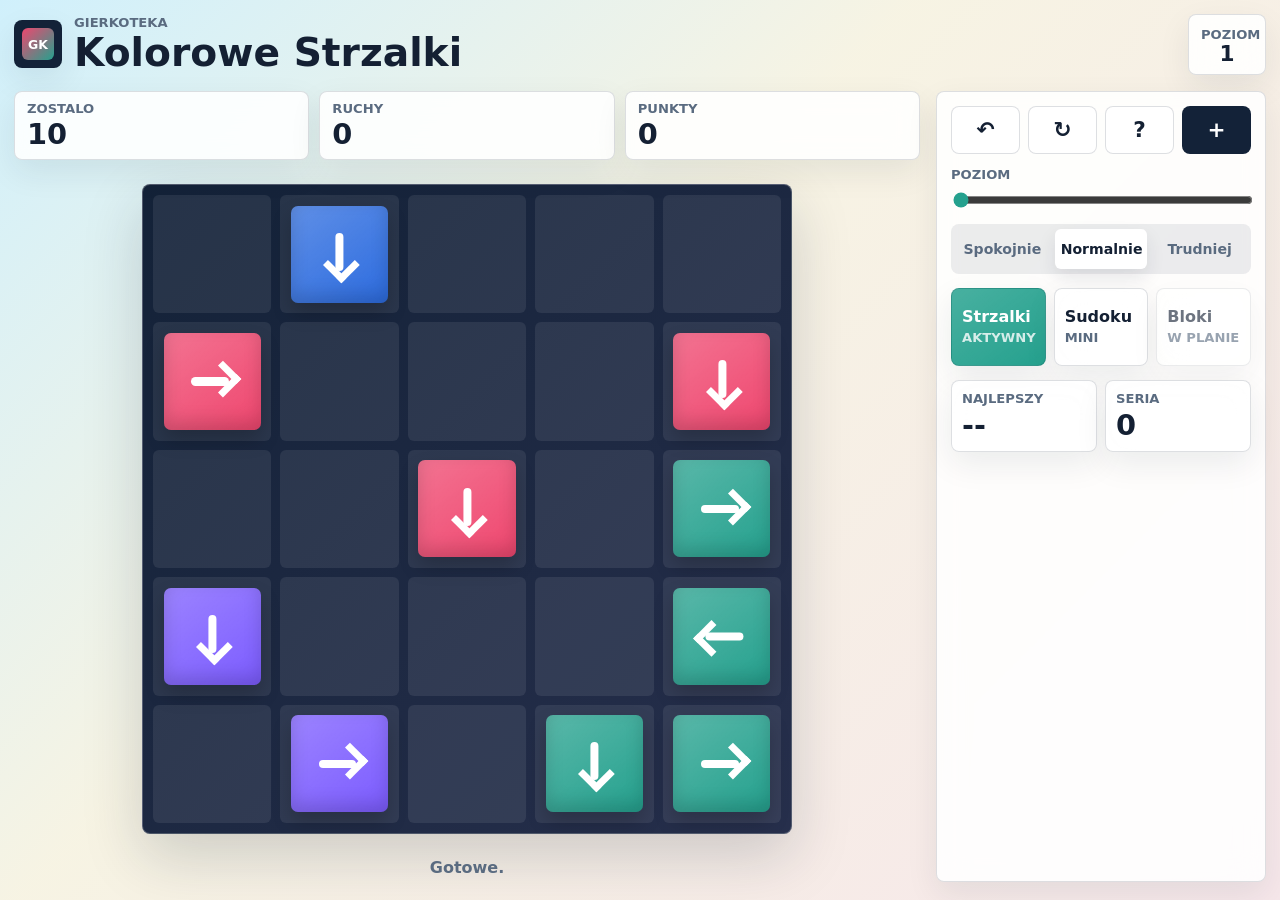
==== gierkoteka/arrows.html @ 7b063a49 "Add Gierkoteka game collection" ====
<!doctype html>
<html lang="pl">
<head>
    <meta charset="utf-8">
    <meta name="viewport" content="width=device-width, initial-scale=1, viewport-fit=cover">
    <title>Gierkoteka - Kolorowe Strzalki</title>
    <meta name="description" content="Mobilna gra logiczna z kolorowymi strzalkami.">
    <meta name="theme-color" content="#132238">
    <link rel="icon" type="image/svg+xml" href="icon.svg">
    <link rel="manifest" href="manifest.json">
    <link rel="stylesheet" href="styles.css">
</head>
<body>
<main class="game-shell" data-app>
    <header class="game-top">
        <a class="home-link" href="./" aria-label="Lista gier">
            <span>GK</span>
        </a>
        <div class="title-group">
            <p>Gierkoteka</p>
            <h1>Kolorowe Strzalki</h1>
        </div>
        <div class="level-badge" aria-live="polite">
            <span>Poziom</span>
            <strong data-level-label>1</strong>
        </div>
    </header>

    <section class="play-layout">
        <section class="board-zone" aria-label="Gra">
            <div class="meter-row" aria-live="polite">
                <article>
                    <span>Zostalo</span>
                    <strong data-left-count>0</strong>
                </article>
                <article>
                    <span>Ruchy</span>
                    <strong data-moves>0</strong>
                </article>
                <article>
                    <span>Punkty</span>
                    <strong data-score>0</strong>
                </article>
            </div>

            <div class="board-wrap">
                <div class="game-board" data-board aria-label="Plansza strzalek"></div>
            </div>

            <p class="status-line" data-status aria-live="polite">Gotowe.</p>
        </section>

        <aside class="control-panel" aria-label="Panel gry">
            <div class="action-row">
                <button class="icon-button" type="button" data-action="undo" title="Cofnij" aria-label="Cofnij">&#8630;</button>
                <button class="icon-button" type="button" data-action="restart" title="Od nowa" aria-label="Od nowa">&#8635;</button>
                <button class="icon-button" type="button" data-action="hint" title="Podpowiedz" aria-label="Podpowiedz">?</button>
                <button class="icon-button accent" type="button" data-action="next" title="Nastepny poziom" aria-label="Nastepny poziom">+</button>
            </div>

            <label class="level-control">
                <span>Poziom</span>
                <input data-level-input type="range" min="1" max="30" value="1">
            </label>

            <div class="segmented" role="group" aria-label="Trudnosc">
                <button type="button" data-difficulty="easy">Spokojnie</button>
                <button type="button" data-difficulty="normal">Normalnie</button>
                <button type="button" data-difficulty="hard">Trudniej</button>
            </div>

            <section class="mode-grid" aria-label="Tryby">
                <button class="mode-tile is-active" type="button" data-mode="arrows">
                    <strong>Strzalki</strong>
                    <span>aktywny</span>
                </button>
                <a class="mode-tile" href="sudoku.html">
                    <strong>Sudoku</strong>
                    <span>mini</span>
                </a>
                <button class="mode-tile" type="button" disabled>
                    <strong>Bloki</strong>
                    <span>w planie</span>
                </button>
            </section>

            <section class="best-grid" aria-label="Wyniki">
                <article>
                    <span>Najlepszy</span>
                    <strong data-best>--</strong>
                </article>
                <article>
                    <span>Seria</span>
                    <strong data-streak>0</strong>
                </article>
            </section>
        </aside>
    </section>
</main>
<script src="app.js" defer></script>
</body>
</html>
---- gierkoteka/styles.css ----
:root {
  color-scheme: light;
  --ink: #142033;
  --muted: #5a6b80;
  --panel: rgba(255, 255, 255, 0.88);
  --panel-strong: #ffffff;
  --line: rgba(20, 32, 51, 0.14);
  --shadow: 0 22px 60px rgba(19, 34, 56, 0.18);
  --radius: 8px;
}

* {
  box-sizing: border-box;
}

[hidden] {
  display: none !important;
}

html {
  min-height: 100%;
}

body {
  min-height: 100%;
  margin: 0;
  overflow-x: hidden;
  color: var(--ink);
  font-family: Inter, ui-sans-serif, system-ui, -apple-system, BlinkMacSystemFont, "Segoe UI", sans-serif;
  letter-spacing: 0;
  background:
    linear-gradient(135deg, rgba(76, 201, 240, 0.22), rgba(255, 209, 102, 0.18) 42%, rgba(255, 107, 107, 0.14)),
    #f5fbff;
}

button,
input {
  font: inherit;
}

button {
  -webkit-tap-highlight-color: transparent;
}

.game-shell {
  min-width: 0;
  min-height: 100dvh;
  display: grid;
  grid-template-rows: auto minmax(0, 1fr);
  gap: 16px;
  padding: max(14px, env(safe-area-inset-top)) max(14px, env(safe-area-inset-right)) max(18px, env(safe-area-inset-bottom)) max(14px, env(safe-area-inset-left));
}

.hub-shell {
  min-height: 100dvh;
  display: grid;
  grid-template-rows: auto minmax(0, 1fr);
  gap: 18px;
  padding: max(16px, env(safe-area-inset-top)) max(16px, env(safe-area-inset-right)) max(20px, env(safe-area-inset-bottom)) max(16px, env(safe-area-inset-left));
}

.game-top {
  min-width: 0;
  display: grid;
  grid-template-columns: 48px minmax(0, 1fr) auto;
  align-items: center;
  gap: 12px;
}

.hub-top {
  min-width: 0;
  display: grid;
  grid-template-columns: 48px minmax(0, 1fr) auto;
  align-items: center;
  gap: 12px;
}

.home-link,
.dashboard-link,
.level-badge,
.meter-row article,
.control-panel,
.mode-tile,
.game-card,
.best-grid article {
  border: 1px solid var(--line);
  background: var(--panel);
  box-shadow: 0 12px 32px rgba(19, 34, 56, 0.08);
  backdrop-filter: blur(14px);
}

.home-link {
  width: 48px;
  height: 48px;
  display: grid;
  place-items: center;
  border-radius: var(--radius);
  color: #ffffff;
  text-decoration: none;
  background: #132238;
}

.home-link span {
  width: 32px;
  height: 32px;
  display: grid;
  place-items: center;
  border-radius: 6px;
  background: linear-gradient(135deg, #ef476f, #25a18e);
  font-weight: 900;
  font-size: 0.78rem;
}

.dashboard-link {
  min-height: 42px;
  display: grid;
  place-items: center;
  padding: 0 14px;
  border-radius: var(--radius);
  color: var(--ink);
  text-decoration: none;
  font-size: 0.84rem;
  font-weight: 900;
}

.title-group {
  min-width: 0;
}

.title-group p,
.level-badge span,
.meter-row span,
.best-grid span,
.mode-tile span,
.level-control span {
  margin: 0;
  color: var(--muted);
  font-size: clamp(0.72rem, 2.4vw, 0.82rem);
  font-weight: 800;
  line-height: 1.1;
  text-transform: uppercase;
}

.title-group h1 {
  margin: 2px 0 0;
  font-size: clamp(1.42rem, 6vw, 2.45rem);
  line-height: 1;
  letter-spacing: 0;
  overflow-wrap: anywhere;
}

.level-badge {
  min-width: 0;
  width: 78px;
  padding: 9px 12px;
  border-radius: var(--radius);
  text-align: center;
}

.level-badge strong {
  display: block;
  font-size: 1.35rem;
  line-height: 1;
}

.games-grid {
  display: grid;
  grid-template-columns: repeat(auto-fit, minmax(238px, 1fr));
  gap: 14px;
  align-content: start;
}

.game-card {
  min-width: 0;
  min-height: 322px;
  display: grid;
  grid-template-rows: 150px auto auto;
  gap: 12px;
  padding: 12px;
  border-radius: var(--radius);
  color: var(--ink);
  text-decoration: none;
  transition: transform 160ms ease, box-shadow 160ms ease, opacity 160ms ease;
}

.game-card[href]:hover,
.game-card[href]:focus-visible {
  transform: translateY(-2px);
  box-shadow: 0 18px 42px rgba(19, 34, 56, 0.14);
}

.game-card:focus-visible {
  outline: 3px solid #25a18e;
  outline-offset: 2px;
}

.game-card.is-planned {
  opacity: 0.78;
}

.game-thumb {
  min-width: 0;
  min-height: 0;
  position: relative;
  display: grid;
  overflow: hidden;
  border-radius: var(--radius);
  background: #132238;
}

.game-card-body {
  min-width: 0;
  display: grid;
  align-content: start;
  gap: 7px;
}

.game-state {
  width: fit-content;
  padding: 5px 8px;
  border-radius: 999px;
  color: #ffffff;
  background: #132238;
  font-size: 0.72rem;
  font-weight: 900;
  line-height: 1;
  text-transform: uppercase;
}

.game-card h2 {
  margin: 0;
  font-size: 1.22rem;
  line-height: 1.05;
}

.game-card p {
  margin: 0;
  color: var(--muted);
  font-size: 0.94rem;
  line-height: 1.35;
}

.game-meta {
  display: flex;
  flex-wrap: wrap;
  gap: 7px;
  align-self: end;
}

.game-meta span {
  padding: 6px 8px;
  border: 1px solid var(--line);
  border-radius: 999px;
  color: var(--muted);
  background: rgba(255, 255, 255, 0.72);
  font-size: 0.76rem;
  font-weight: 850;
}

.arrows-thumb {
  grid-template-columns: repeat(5, 1fr);
  grid-template-rows: repeat(3, 1fr);
  gap: 7px;
  padding: 12px;
}

.arrows-thumb span {
  border-radius: 7px;
  background: rgba(255, 255, 255, 0.1);
}

.arrows-thumb span:nth-child(1) {
  grid-column: 1;
  grid-row: 3;
  background: #ef476f;
}

.arrows-thumb span:nth-child(2) {
  grid-column: 2;
  grid-row: 2;
  background: #25a18e;
}

.arrows-thumb span:nth-child(3) {
  grid-column: 3;
  grid-row: 3;
  background: #f28f3b;
}

.arrows-thumb span:nth-child(4) {
  grid-column: 4;
  grid-row: 2;
  background: #118ab2;
}

.arrows-thumb span:nth-child(5) {
  grid-column: 5;
  grid-row: 3;
  background: #2d6cdf;
}

.arrows-thumb span::after {
  content: ">";
  height: 100%;
  display: grid;
  place-items: center;
  color: #ffffff;
  font-size: clamp(1rem, 4vw, 1.55rem);
  font-weight: 900;
}

.arrows-thumb span:nth-child(2)::after {
  content: "<";
}

.arrows-thumb span:nth-child(4)::after,
.arrows-thumb span:nth-child(5)::after {
  content: "v";
}

.sudoku-thumb {
  grid-template-columns: repeat(4, 1fr);
  grid-template-rows: repeat(4, 1fr);
  gap: 4px;
  padding: 12px;
  background: #f8fbff;
}

.sudoku-thumb span {
  display: grid;
  place-items: center;
  border-radius: 6px;
  color: #132238;
  background: #e8eef7;
  font-weight: 900;
}

.sudoku-thumb span:not(:empty) {
  color: #ffffff;
  background: #25a18e;
}

.lines-thumb {
  grid-template-columns: repeat(2, 1fr);
  grid-template-rows: repeat(2, 1fr);
  gap: 12px;
  padding: 18px;
  background: #122138;
}

.lines-thumb span {
  border-radius: 999px;
  background: linear-gradient(90deg, #ef476f, #ffd166, #25a18e);
}

.lines-thumb span:nth-child(2),
.lines-thumb span:nth-child(3) {
  transform: rotate(90deg);
}

.blocks-thumb {
  grid-template-columns: repeat(4, 1fr);
  grid-template-rows: repeat(3, 1fr);
  gap: 7px;
  padding: 12px;
}

.blocks-thumb span {
  border-radius: 7px;
}

.blocks-thumb span:nth-child(1) {
  grid-column: span 2;
  background: #ef476f;
}

.blocks-thumb span:nth-child(2) {
  grid-row: span 2;
  background: #f28f3b;
}

.blocks-thumb span:nth-child(3) {
  background: #25a18e;
}

.blocks-thumb span:nth-child(4) {
  grid-column: span 2;
  background: #2d6cdf;
}

.blocks-thumb span:nth-child(5) {
  grid-column: span 3;
  background: #7c5cff;
}

.solitaire-thumb {
  grid-template-columns: repeat(4, 1fr);
  gap: 8px;
  padding: 12px;
  background:
    linear-gradient(135deg, rgba(255, 255, 255, 0.08), transparent),
    #07572e;
}

.solitaire-thumb span {
  display: grid;
  place-items: center;
  border-radius: 7px;
  color: #132238;
  background: #ffffff;
  font-weight: 950;
  box-shadow: 0 10px 18px rgba(0, 0, 0, 0.18);
}

.solitaire-thumb span:nth-child(2),
.solitaire-thumb span:nth-child(3) {
  color: #ef476f;
}

.play-layout {
  min-width: 0;
  width: 100%;
  max-width: 100%;
  min-height: 0;
  display: grid;
  grid-template-columns: minmax(0, 1fr) minmax(260px, 330px);
  gap: 16px;
  align-items: stretch;
}

.board-zone {
  min-width: 0;
  width: 100%;
  max-width: 100%;
  min-height: 0;
  display: grid;
  grid-template-rows: auto minmax(0, 1fr) auto;
  gap: 12px;
}

.meter-row {
  min-width: 0;
  display: grid;
  grid-template-columns: repeat(3, minmax(0, 1fr));
  gap: 10px;
}

.meter-row article {
  min-width: 0;
  min-height: 62px;
  display: grid;
  align-content: center;
  gap: 4px;
  padding: 10px 12px;
  border-radius: var(--radius);
}

.meter-row strong,
.best-grid strong {
  font-size: clamp(1.25rem, 4vw, 1.8rem);
  line-height: 1;
}

.board-wrap {
  width: 100%;
  max-width: 100%;
  min-height: 0;
  display: grid;
  place-items: center;
}

.game-board {
  --size: 6;
  width: min(100%, calc(100vw - 28px), 650px, calc(100dvh - 190px));
  aspect-ratio: 1;
  display: grid;
  grid-template-columns: repeat(var(--size), minmax(0, 1fr));
  grid-template-rows: repeat(var(--size), minmax(0, 1fr));
  gap: clamp(5px, 1.4vw, 9px);
  padding: clamp(6px, 1.6vw, 10px);
  overflow: hidden;
  border: 1px solid rgba(255, 255, 255, 0.24);
  border-radius: var(--radius);
  background:
    linear-gradient(135deg, rgba(19, 34, 56, 0.96), rgba(39, 48, 77, 0.96)),
    #132238;
  box-shadow: var(--shadow);
}

.cell {
  min-width: 0;
  min-height: 0;
  display: grid;
  place-items: center;
  padding: 0;
  border: 0;
  border-radius: 6px;
  color: #ffffff;
  background: rgba(255, 255, 255, 0.08);
  overflow: visible;
  touch-action: manipulation;
}

.cell[disabled] {
  cursor: default;
}

.cell.has-piece {
  cursor: pointer;
}

.cell.has-piece:focus-visible {
  outline: 3px solid #ffd166;
  outline-offset: 2px;
}

.piece-core {
  width: 82%;
  height: 82%;
  display: grid;
  place-items: center;
  border-radius: 7px;
  color: #ffffff;
  background:
    linear-gradient(145deg, rgba(255, 255, 255, 0.24), rgba(255, 255, 255, 0)),
    var(--piece);
  box-shadow:
    inset 0 -8px 18px rgba(0, 0, 0, 0.16),
    0 10px 20px rgba(0, 0, 0, 0.2);
  transition: transform 230ms ease, opacity 230ms ease, filter 160ms ease;
}

.arrow-shape {
  position: relative;
  width: 54%;
  height: 54%;
  transform: rotate(var(--angle));
}

.arrow-shape::before,
.arrow-shape::after {
  content: "";
  position: absolute;
  display: block;
}

.arrow-shape::before {
  left: 10%;
  top: 42%;
  width: 72%;
  height: 16%;
  border-radius: 999px;
  background: currentColor;
}

.arrow-shape::after {
  right: 5%;
  top: 21%;
  width: 36%;
  height: 36%;
  border-top: clamp(4px, 1.1vw, 7px) solid currentColor;
  border-right: clamp(4px, 1.1vw, 7px) solid currentColor;
  transform: rotate(45deg);
}

.dir-right {
  --angle: 0deg;
}

.dir-down {
  --angle: 90deg;
}

.dir-left {
  --angle: 180deg;
}

.dir-up {
  --angle: -90deg;
}

.color-0 {
  --piece: #ef476f;
}

.color-1 {
  --piece: #118ab2;
}

.color-2 {
  --piece: #25a18e;
}

.color-3 {
  --piece: #f28f3b;
}

.color-4 {
  --piece: #7c5cff;
}

.color-5 {
  --piece: #2d6cdf;
}

.cell.is-hint .piece-core {
  filter: saturate(1.25);
  animation: hintPulse 900ms ease-in-out infinite;
}

.cell.is-flying .piece-core {
  opacity: 0;
}

.cell.is-flying.dir-right .piece-core {
  transform: translateX(120vw) scale(0.72) rotate(10deg);
}

.cell.is-flying.dir-left .piece-core {
  transform: translateX(-120vw) scale(0.72) rotate(-10deg);
}

.cell.is-flying.dir-up .piece-core {
  transform: translateY(-120vh) scale(0.72) rotate(-10deg);
}

.cell.is-flying.dir-down .piece-core {
  transform: translateY(120vh) scale(0.72) rotate(10deg);
}

.cell.is-blocked .piece-core {
  animation: blockedShake 220ms ease-in-out;
}

.status-line {
  min-height: 24px;
  margin: 0;
  color: var(--muted);
  font-weight: 750;
  text-align: center;
}

.control-panel {
  min-width: 0;
  display: grid;
  align-content: start;
  gap: 14px;
  padding: 14px;
  border-radius: var(--radius);
}

.action-row {
  display: grid;
  grid-template-columns: repeat(4, minmax(0, 1fr));
  gap: 8px;
}

.icon-button {
  min-width: 0;
  min-height: 48px;
  border: 1px solid var(--line);
  border-radius: var(--radius);
  color: var(--ink);
  background: #ffffff;
  font-size: 1.35rem;
  font-weight: 900;
  cursor: pointer;
}

.icon-button.accent {
  color: #ffffff;
  border-color: transparent;
  background: #132238;
}

.icon-button:active,
.segmented button:active,
.mode-tile:active {
  transform: translateY(1px);
}

.level-control {
  display: grid;
  gap: 8px;
}

.level-control input {
  width: 100%;
  accent-color: #25a18e;
}

.segmented {
  min-width: 0;
  display: grid;
  grid-template-columns: repeat(3, minmax(0, 1fr));
  gap: 6px;
  padding: 5px;
  border-radius: var(--radius);
  background: rgba(20, 32, 51, 0.08);
}

.segmented button {
  min-width: 0;
  min-height: 40px;
  padding: 6px;
  border: 0;
  border-radius: 6px;
  color: var(--muted);
  background: transparent;
  font-size: clamp(0.76rem, 2.4vw, 0.88rem);
  font-weight: 850;
  cursor: pointer;
}

.segmented button.is-active {
  color: var(--ink);
  background: #ffffff;
  box-shadow: 0 8px 18px rgba(19, 34, 56, 0.1);
}

.mode-grid {
  min-width: 0;
  display: grid;
  grid-template-columns: repeat(3, minmax(0, 1fr));
  gap: 8px;
}

.mode-tile {
  min-width: 0;
  min-height: 78px;
  display: grid;
  align-content: center;
  gap: 6px;
  padding: 10px;
  border-radius: var(--radius);
  color: var(--ink);
  text-decoration: none;
  text-align: left;
  cursor: pointer;
}

.mode-tile strong {
  line-height: 1;
}

.mode-tile.is-active {
  color: #ffffff;
  background:
    linear-gradient(145deg, rgba(255, 255, 255, 0.16), rgba(255, 255, 255, 0)),
    #25a18e;
}

.mode-tile.is-active span {
  color: rgba(255, 255, 255, 0.8);
}

.mode-tile:disabled {
  cursor: default;
  opacity: 0.62;
}

.best-grid {
  min-width: 0;
  display: grid;
  grid-template-columns: repeat(2, minmax(0, 1fr));
  gap: 8px;
}

.best-grid article {
  min-width: 0;
  min-height: 72px;
  display: grid;
  align-content: center;
  gap: 5px;
  padding: 10px;
  border-radius: var(--radius);
}

.sudoku-shell {
  min-height: 100dvh;
  display: grid;
  grid-template-rows: auto minmax(0, 1fr);
  gap: 16px;
  padding: max(14px, env(safe-area-inset-top)) max(14px, env(safe-area-inset-right)) max(18px, env(safe-area-inset-bottom)) max(14px, env(safe-area-inset-left));
}

.sudoku-layout {
  min-width: 0;
  display: grid;
  grid-template-columns: minmax(0, 1fr) minmax(260px, 330px);
  gap: 16px;
  align-items: start;
}

.sudoku-zone {
  min-width: 0;
  display: grid;
  gap: 12px;
  justify-items: center;
}

.sudoku-board {
  width: min(100%, 540px, calc(100dvh - 190px));
  aspect-ratio: 1;
  display: grid;
  grid-template-columns: repeat(4, minmax(0, 1fr));
  grid-template-rows: repeat(4, minmax(0, 1fr));
  gap: 7px;
  padding: 9px;
  border-radius: var(--radius);
  background: #132238;
  box-shadow: var(--shadow);
}

.sudoku-cell {
  min-width: 0;
  min-height: 0;
  border: 0;
  border-radius: 7px;
  color: #132238;
  background: #ffffff;
  font-size: clamp(1.6rem, 8vw, 3rem);
  font-weight: 950;
  cursor: pointer;
}

.sudoku-cell.is-given {
  color: #ffffff;
  background: #25a18e;
}

.sudoku-cell.is-peer:not(.is-selected):not(.is-given) {
  background: #e7f3ff;
}

.sudoku-cell.is-selected {
  outline: 4px solid #ffd166;
  outline-offset: -4px;
}

.sudoku-cell.is-error:not(.is-given) {
  color: #ffffff;
  background: #ef476f;
}

.sudoku-pad {
  display: grid;
  grid-template-columns: repeat(4, minmax(0, 1fr));
  gap: 8px;
}

.sudoku-pad button {
  min-width: 0;
  min-height: 58px;
  border: 0;
  border-radius: var(--radius);
  color: #ffffff;
  background: #132238;
  font-size: 1.4rem;
  font-weight: 950;
  cursor: pointer;
}

.solitaire-shell {
  min-height: 100dvh;
  display: grid;
  grid-template-rows: auto minmax(0, 1fr);
  gap: 16px;
  padding: max(14px, env(safe-area-inset-top)) max(14px, env(safe-area-inset-right)) max(18px, env(safe-area-inset-bottom)) max(14px, env(safe-area-inset-left));
}

.solitaire-menu {
  min-height: min(620px, calc(100dvh - 100px));
  display: grid;
  align-content: center;
  gap: 28px;
  padding: clamp(18px, 5vw, 46px);
  border-radius: var(--radius);
  color: #ffffff;
  background:
    linear-gradient(180deg, rgba(255, 255, 255, 0.08), rgba(0, 0, 0, 0.18)),
    repeating-linear-gradient(45deg, rgba(255, 255, 255, 0.03) 0 2px, transparent 2px 8px),
    #07572e;
  box-shadow: var(--shadow);
}

.solitaire-menu h2 {
  margin: 0;
  color: #ffffff;
  font-size: clamp(2rem, 7vw, 3.6rem);
  line-height: 1;
  text-align: center;
  text-transform: uppercase;
  text-shadow: 0 4px 0 rgba(0, 0, 0, 0.28);
}

.solitaire-mode-grid {
  display: grid;
  grid-template-columns: repeat(3, minmax(0, 1fr));
  gap: clamp(12px, 4vw, 44px);
  width: min(100%, 860px);
  margin: 0 auto;
}

.solitaire-mode-grid button {
  min-width: 0;
  min-height: 174px;
  display: grid;
  align-content: start;
  gap: 8px;
  padding: 0 0 16px;
  overflow: hidden;
  border: 2px solid rgba(255, 255, 255, 0.38);
  border-radius: var(--radius);
  color: #ffffff;
  background:
    linear-gradient(180deg, rgba(255, 255, 255, 0.16), rgba(0, 0, 0, 0.26)),
    #113a2b;
  box-shadow: inset 0 0 0 2px rgba(0, 0, 0, 0.28), 0 18px 32px rgba(0, 0, 0, 0.24);
  cursor: pointer;
}

.solitaire-mode-grid strong {
  display: block;
  padding: 7px 8px;
  color: #ffffff;
  background: rgba(255, 255, 255, 0.12);
  font-size: clamp(1.1rem, 3vw, 1.7rem);
  line-height: 1;
  text-transform: uppercase;
  text-shadow: 0 2px 0 rgba(0, 0, 0, 0.35);
}

.solitaire-mode-grid span {
  color: #34ffb1;
  font-size: clamp(0.9rem, 2.6vw, 1.35rem);
  font-weight: 950;
  line-height: 1;
  text-transform: uppercase;
}

.solitaire-mode-grid em {
  min-height: 74px;
  display: grid;
  place-items: center;
  padding: 0 10px;
  color: #ffffff;
  font-size: clamp(1.45rem, 4vw, 2.5rem);
  font-style: normal;
  font-weight: 950;
  letter-spacing: 0;
}

.solitaire-game {
  min-width: 0;
  display: grid;
  grid-template-rows: auto minmax(0, 1fr) auto;
  gap: 12px;
}

.solitaire-toolbar {
  display: grid;
  grid-template-columns: repeat(3, minmax(90px, 1fr)) 58px;
  gap: 10px;
}

.solitaire-toolbar article,
.stock-button {
  min-height: 58px;
  display: grid;
  align-content: center;
  gap: 4px;
  padding: 10px 12px;
  border: 1px solid var(--line);
  border-radius: var(--radius);
  color: var(--ink);
  background: var(--panel);
  box-shadow: 0 12px 32px rgba(19, 34, 56, 0.08);
}

.solitaire-toolbar span,
.stock-button span {
  color: var(--muted);
  font-size: 0.72rem;
  font-weight: 900;
  line-height: 1;
  text-transform: uppercase;
}

.solitaire-toolbar strong,
.stock-button strong {
  font-size: 1.35rem;
  line-height: 1;
}

.stock-button {
  border: 0;
  cursor: pointer;
}

.klondike-top {
  display: grid;
  grid-template-columns: minmax(150px, 0.45fr) minmax(0, 1fr);
  gap: 12px;
  align-items: start;
}

.deal-row,
.foundation-row {
  display: grid;
  grid-template-columns: repeat(2, minmax(64px, 90px));
  gap: 10px;
}

.foundation-row {
  grid-template-columns: repeat(4, minmax(64px, 90px));
  justify-content: end;
}

.card-slot {
  min-width: 0;
  width: 100%;
  aspect-ratio: 0.68;
  display: grid;
  place-items: center;
  padding: 0;
  border: 0;
  border-radius: 9px;
  background: rgba(255, 255, 255, 0.14);
  box-shadow: inset 0 0 0 2px rgba(255, 255, 255, 0.16);
  cursor: pointer;
}

.empty-slot {
  width: calc(100% - 10px);
  height: calc(100% - 10px);
  display: grid;
  place-items: center;
  border: 2px dashed rgba(255, 255, 255, 0.34);
  border-radius: 8px;
  color: rgba(255, 255, 255, 0.72);
  font-size: clamp(1.4rem, 5vw, 2.6rem);
  font-weight: 950;
}

.empty-slot.is-red {
  color: rgba(239, 71, 111, 0.86);
}

.empty-slot.is-black {
  color: rgba(19, 34, 56, 0.72);
}

.solitaire-board {
  min-width: 0;
  display: grid;
  grid-template-columns: repeat(7, minmax(78px, 1fr));
  gap: 8px;
  min-height: min(590px, calc(100dvh - 300px));
  overflow-x: auto;
  padding: 10px;
  border-radius: var(--radius);
  background:
    linear-gradient(180deg, rgba(255, 255, 255, 0.07), rgba(0, 0, 0, 0.18)),
    #07572e;
  box-shadow: var(--shadow);
}

.solitaire-column {
  position: relative;
  min-width: 78px;
  min-height: 560px;
  border-radius: var(--radius);
  background: rgba(255, 255, 255, 0.08);
}

.playing-card {
  --stack: 0;
  position: absolute;
  top: calc(var(--stack) * 28px);
  left: 0;
  width: 100%;
  height: 96px;
  display: block;
  padding: 0;
  border: 1px solid rgba(226, 232, 240, 0.78);
  border-radius: 9px;
  color: #132238;
  background:
    linear-gradient(145deg, #ffffff, #f3f7fb);
  box-shadow: 0 8px 18px rgba(0, 0, 0, 0.18);
  cursor: pointer;
  overflow: hidden;
}

.playing-card.is-pile {
  position: relative;
  top: auto;
  left: auto;
  width: 100%;
  height: 100%;
  box-shadow: 0 8px 18px rgba(0, 0, 0, 0.16);
}

.card-corner {
  position: absolute;
  display: grid;
  justify-items: center;
  gap: 1px;
  font-weight: 950;
  line-height: 1;
}

.card-corner.top {
  top: 6px;
  left: 7px;
}

.card-corner.bottom {
  right: 7px;
  bottom: 6px;
  transform: rotate(180deg);
}

.card-corner strong {
  font-size: 0.9rem;
}

.card-corner span {
  font-size: 0.92rem;
}

.card-center {
  position: absolute;
  inset: 0;
  display: grid;
  place-items: center;
  font-size: clamp(1.5rem, 5vw, 2.5rem);
  font-weight: 950;
}

.is-red {
  color: #dc2626;
}

.is-black {
  color: #111827;
}

.playing-card.is-red {
  color: #dc2626;
}

.playing-card.is-down {
  background:
    linear-gradient(135deg, rgba(255, 255, 255, 0.12), transparent),
    repeating-linear-gradient(45deg, rgba(255, 255, 255, 0.18) 0 2px, transparent 2px 8px),
    #132238;
}

.card-back-mark {
  position: absolute;
  inset: 9px;
  border: 1px solid rgba(255, 255, 255, 0.22);
  border-radius: 5px;
}

.playing-card.is-selected {
  outline: 3px solid #ffd166;
  outline-offset: -3px;
}

.waste-slot.is-selected .playing-card,
.foundation-slot:focus-visible,
.stock-slot:focus-visible,
.waste-slot:focus-visible {
  outline: 3px solid #ffd166;
  outline-offset: 2px;
}

@keyframes blockedShake {
  0%,
  100% {
    transform: translateX(0);
  }
  25% {
    transform: translateX(-5px);
  }
  50% {
    transform: translateX(5px);
  }
  75% {
    transform: translateX(-3px);
  }
}

@keyframes hintPulse {
  0%,
  100% {
    transform: scale(1);
  }
  50% {
    transform: scale(1.08);
  }
}

@media (max-width: 920px) {
  .game-shell {
    gap: 12px;
  }

  .games-grid {
    grid-template-columns: repeat(2, minmax(0, 1fr));
  }

  .play-layout {
    grid-template-columns: 1fr;
  }

  .sudoku-layout {
    grid-template-columns: 1fr;
  }

  .solitaire-mode-grid {
    gap: 12px;
  }

  .control-panel {
    grid-template-columns: minmax(0, 0.9fr) minmax(0, 1.1fr);
    align-items: start;
  }

  .action-row,
  .level-control,
  .best-grid {
    grid-column: 1;
  }

  .segmented,
  .mode-grid {
    grid-column: 2;
  }

  .sudoku-panel {
    grid-template-columns: 1fr;
  }

  .sudoku-panel .sudoku-pad,
  .sudoku-panel .action-row,
  .sudoku-panel .best-grid {
    grid-column: auto;
  }
}

@media (max-width: 640px) {
  .hub-shell,
  .game-shell {
    width: 100vw;
    max-width: 100vw;
    padding: max(10px, env(safe-area-inset-top)) max(10px, env(safe-area-inset-right)) max(12px, env(safe-area-inset-bottom)) max(10px, env(safe-area-inset-left));
  }

  .sudoku-shell,
  .solitaire-shell {
    width: 100vw;
    max-width: 100vw;
    padding: max(10px, env(safe-area-inset-top)) max(10px, env(safe-area-inset-right)) max(12px, env(safe-area-inset-bottom)) max(10px, env(safe-area-inset-left));
  }

  .hub-top,
  .game-top {
    width: min(calc(100vw - 20px), 370px);
    max-width: min(calc(100vw - 20px), 370px);
    grid-template-columns: 42px minmax(0, 1fr) 66px;
    gap: 9px;
  }

  .dashboard-link {
    min-height: 38px;
    padding: 0 8px;
    font-size: 0.72rem;
  }

  .games-grid {
    width: min(calc(100vw - 20px), 370px);
    max-width: min(calc(100vw - 20px), 370px);
    grid-template-columns: 1fr;
    gap: 10px;
  }

  .game-card {
    min-height: 0;
    grid-template-columns: 112px minmax(0, 1fr);
    grid-template-rows: auto auto;
    gap: 10px;
    padding: 10px;
  }

  .game-thumb {
    height: 112px;
    grid-row: span 2;
  }

  .game-card h2 {
    font-size: 1rem;
  }

  .game-card p {
    font-size: 0.82rem;
  }

  .game-meta {
    align-self: start;
  }

  .game-meta span {
    padding: 5px 7px;
    font-size: 0.68rem;
  }

  .home-link {
    width: 42px;
    height: 42px;
  }

  .home-link span {
    width: 28px;
    height: 28px;
  }

  .title-group h1 {
    font-size: clamp(1.24rem, 5.4vw, 1.52rem);
  }

  .title-group p,
  .level-badge span,
  .meter-row span,
  .best-grid span,
  .mode-tile span,
  .level-control span {
    font-size: 0.68rem;
  }

  .meter-row strong,
  .best-grid strong {
    font-size: 1.18rem;
  }

  .segmented button {
    font-size: 0.72rem;
  }

  .icon-button {
    min-height: 44px;
  }

  .mode-tile strong {
    font-size: 0.86rem;
  }

  .level-badge {
    width: 66px;
    min-width: 0;
    padding: 7px 8px;
  }

  .meter-row {
    gap: 7px;
  }

  .meter-row article {
    min-height: 52px;
    padding: 8px;
  }

  .game-board {
    width: min(calc(100vw - 20px), calc(100dvh - 246px));
    gap: 5px;
  }

  .play-layout,
  .board-zone,
  .board-wrap,
  .sudoku-layout,
  .sudoku-zone,
  .solitaire-menu,
  .solitaire-game,
  .control-panel {
    width: min(calc(100vw - 20px), 370px);
    max-width: min(calc(100vw - 20px), 370px);
  }

  .solitaire-menu {
    min-height: calc(100dvh - 88px);
    gap: 18px;
    padding: 14px;
  }

  .solitaire-menu h2 {
    font-size: clamp(1.65rem, 8vw, 2.4rem);
  }

  .solitaire-mode-grid {
    grid-template-columns: 1fr;
    gap: 10px;
  }

  .solitaire-mode-grid button {
    min-height: 118px;
    grid-template-columns: minmax(0, 1fr) minmax(88px, 0.6fr);
    grid-template-rows: auto auto;
    align-content: center;
    padding: 0;
  }

  .solitaire-mode-grid strong {
    grid-column: 1;
    padding: 12px 12px 0;
    background: transparent;
    font-size: 1.2rem;
  }

  .solitaire-mode-grid span {
    grid-column: 1;
    padding: 0 12px 12px;
    font-size: 1rem;
  }

  .solitaire-mode-grid em {
    grid-column: 2;
    grid-row: 1 / span 2;
    min-height: 118px;
    font-size: 1.7rem;
  }

  .solitaire-toolbar {
    grid-template-columns: repeat(2, minmax(0, 1fr)) minmax(94px, 1fr) 52px;
    gap: 7px;
  }

  .solitaire-toolbar article,
  .stock-button {
    min-height: 52px;
    padding: 8px;
  }

  .solitaire-toolbar strong,
  .stock-button strong {
    font-size: 1.05rem;
  }

  .klondike-top {
    grid-template-columns: 1fr;
    gap: 8px;
  }

  .deal-row,
  .foundation-row {
    grid-template-columns: repeat(4, minmax(0, 1fr));
    justify-content: stretch;
    gap: 7px;
  }

  .deal-row {
    grid-template-columns: repeat(2, minmax(0, 1fr)) repeat(2, minmax(0, 1fr));
  }

  .deal-row .card-slot {
    grid-column: span 1;
  }

  .solitaire-board {
    grid-template-columns: repeat(7, minmax(64px, 1fr));
    min-height: min(520px, calc(100dvh - 292px));
    gap: 6px;
    padding: 7px;
  }

  .solitaire-column {
    min-width: 64px;
    min-height: 500px;
  }

  .playing-card {
    top: calc(var(--stack) * 24px);
    height: 80px;
    padding: 0;
  }

  .card-corner strong {
    font-size: 0.82rem;
  }

  .card-corner span {
    font-size: 0.82rem;
  }

  .card-center {
    font-size: 1.55rem;
  }

  .sudoku-board {
    width: min(100%, calc(100dvh - 226px));
    gap: 5px;
    padding: 6px;
  }

  .sudoku-cell {
    font-size: clamp(1.6rem, 10vw, 2.4rem);
  }

  .sudoku-pad button {
    min-height: 48px;
  }

  .control-panel {
    grid-template-columns: 1fr;
    gap: 10px;
    padding: 10px;
  }

  .action-row,
  .level-control,
  .best-grid,
  .segmented,
  .mode-grid {
    grid-column: auto;
  }

  .mode-grid {
    grid-template-columns: repeat(3, minmax(0, 1fr));
  }

  .mode-tile {
    min-height: 58px;
    padding: 8px;
  }
}

@media (prefers-reduced-motion: reduce) {
  *,
  *::before,
  *::after {
    animation-duration: 1ms !important;
    scroll-behavior: auto !important;
    transition-duration: 1ms !important;
  }
}
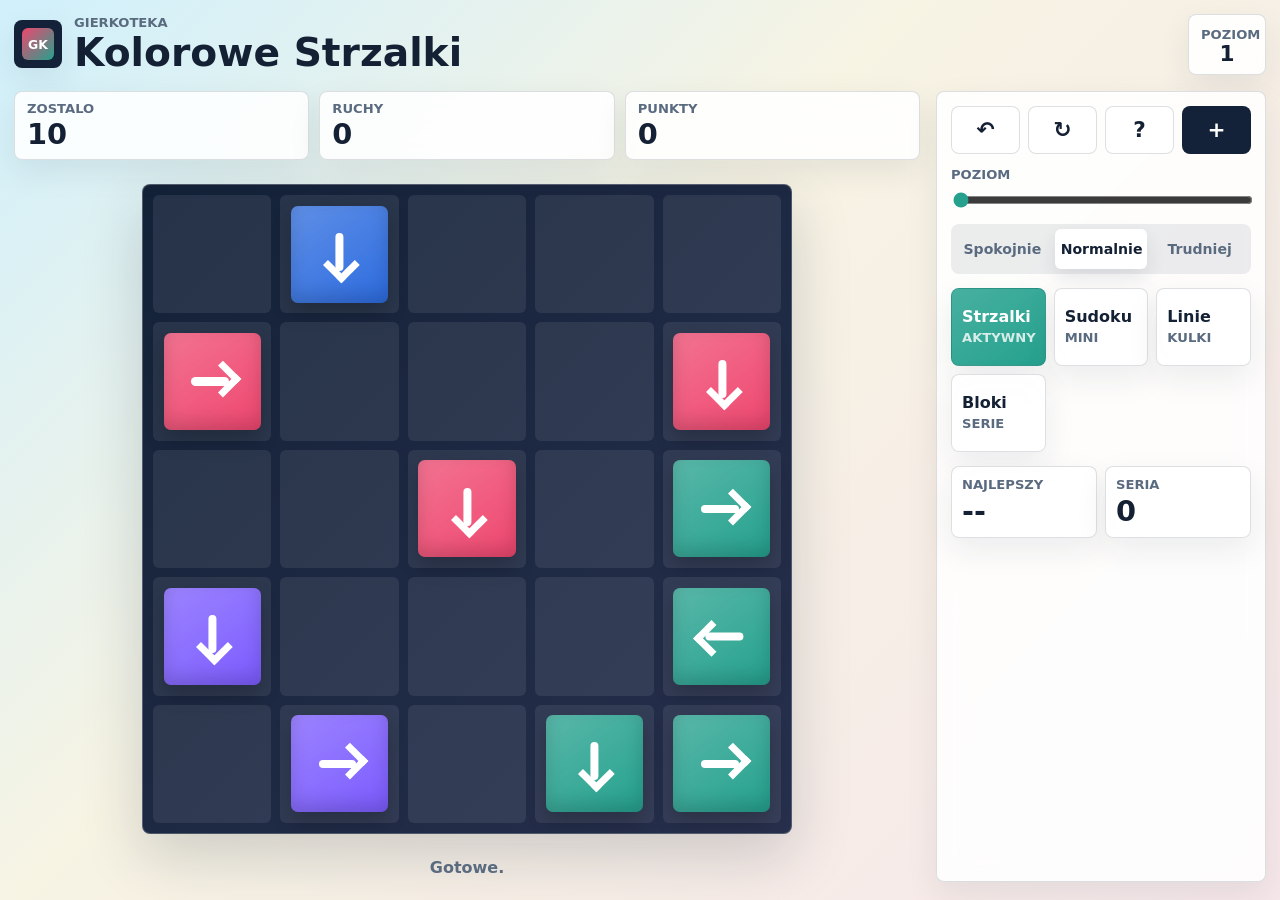
==== commit 22491ee4: "Add lines and blocks games" ====
--- a/gierkoteka/arrows.html
+++ b/gierkoteka/arrows.html
@@ -78,10 +78,14 @@
                     <strong>Sudoku</strong>
                     <span>mini</span>
                 </a>
-                <button class="mode-tile" type="button" disabled>
+                <a class="mode-tile" href="lines.html">
+                    <strong>Linie</strong>
+                    <span>kulki</span>
+                </a>
+                <a class="mode-tile" href="blocks.html">
                     <strong>Bloki</strong>
-                    <span>w planie</span>
-                </button>
+                    <span>serie</span>
+                </a>
             </section>
 
             <section class="best-grid" aria-label="Wyniki">
--- a/gierkoteka/styles.css
+++ b/gierkoteka/styles.css
@@ -859,6 +859,198 @@
   font-size: 1.4rem;
   font-weight: 950;
   cursor: pointer;
+}
+
+.next-panel {
+  min-width: 0;
+  display: grid;
+  gap: 9px;
+}
+
+.next-panel > span {
+  color: var(--muted);
+  font-size: 0.72rem;
+  font-weight: 900;
+  line-height: 1;
+  text-transform: uppercase;
+}
+
+.next-row {
+  min-height: 54px;
+  display: flex;
+  align-items: center;
+  gap: 9px;
+  padding: 8px;
+  border-radius: var(--radius);
+  background: rgba(20, 32, 51, 0.08);
+}
+
+.next-ball {
+  width: 36px;
+  aspect-ratio: 1;
+  border-radius: 999px;
+  background:
+    radial-gradient(circle at 34% 28%, rgba(255, 255, 255, 0.82), rgba(255, 255, 255, 0.1) 32%, transparent 42%),
+    var(--piece);
+  box-shadow:
+    inset 0 -8px 14px rgba(0, 0, 0, 0.18),
+    0 7px 14px rgba(19, 34, 56, 0.18);
+}
+
+.lines-board {
+  --lines-size: 7;
+  width: min(100%, 580px, calc(100dvh - 214px));
+  aspect-ratio: 1;
+  display: grid;
+  grid-template-columns: repeat(var(--lines-size), minmax(0, 1fr));
+  grid-template-rows: repeat(var(--lines-size), minmax(0, 1fr));
+  gap: clamp(5px, 1.35vw, 8px);
+  padding: clamp(7px, 1.6vw, 10px);
+  border-radius: var(--radius);
+  background:
+    linear-gradient(145deg, rgba(255, 255, 255, 0.1), rgba(0, 0, 0, 0.16)),
+    #132238;
+  box-shadow: var(--shadow);
+}
+
+.lines-cell {
+  min-width: 0;
+  min-height: 0;
+  display: grid;
+  place-items: center;
+  padding: 0;
+  border: 0;
+  border-radius: 7px;
+  background: rgba(255, 255, 255, 0.09);
+  cursor: pointer;
+  touch-action: manipulation;
+}
+
+.lines-cell:focus-visible,
+.block-cell:focus-visible,
+.block-piece:focus-visible {
+  outline: 3px solid #ffd166;
+  outline-offset: 2px;
+}
+
+.lines-cell.has-ball {
+  background: rgba(255, 255, 255, 0.13);
+}
+
+.line-ball {
+  width: 74%;
+  aspect-ratio: 1;
+  border-radius: 999px;
+  background:
+    radial-gradient(circle at 34% 28%, rgba(255, 255, 255, 0.86), rgba(255, 255, 255, 0.08) 32%, transparent 42%),
+    var(--piece);
+  box-shadow:
+    inset 0 -10px 18px rgba(0, 0, 0, 0.2),
+    0 12px 20px rgba(0, 0, 0, 0.22);
+}
+
+.lines-cell.is-selected .line-ball,
+.lines-cell.is-hint-source .line-ball {
+  outline: 4px solid #ffd166;
+  outline-offset: 3px;
+  transform: scale(0.9);
+}
+
+.lines-cell.is-hint-target {
+  background:
+    radial-gradient(circle, rgba(255, 209, 102, 0.86) 0 28%, rgba(255, 209, 102, 0.16) 29% 100%),
+    rgba(255, 255, 255, 0.09);
+}
+
+.blocks-board {
+  --blocks-size: 8;
+  width: min(100%, 580px, calc(100dvh - 214px));
+  aspect-ratio: 1;
+  display: grid;
+  grid-template-columns: repeat(var(--blocks-size), minmax(0, 1fr));
+  grid-template-rows: repeat(var(--blocks-size), minmax(0, 1fr));
+  gap: clamp(4px, 1vw, 7px);
+  padding: clamp(7px, 1.6vw, 10px);
+  border-radius: var(--radius);
+  background:
+    linear-gradient(145deg, rgba(255, 255, 255, 0.08), rgba(0, 0, 0, 0.16)),
+    #132238;
+  box-shadow: var(--shadow);
+}
+
+.block-cell {
+  min-width: 0;
+  min-height: 0;
+  display: grid;
+  place-items: center;
+  padding: 0;
+  border: 0;
+  border-radius: 6px;
+  background: rgba(255, 255, 255, 0.09);
+  cursor: pointer;
+  touch-action: manipulation;
+}
+
+.block-cell.is-hint {
+  background:
+    linear-gradient(145deg, rgba(255, 209, 102, 0.86), rgba(255, 209, 102, 0.46)),
+    rgba(255, 255, 255, 0.1);
+}
+
+.block-cube,
+.mini-block {
+  width: 100%;
+  height: 100%;
+  border-radius: 6px;
+  background:
+    linear-gradient(145deg, rgba(255, 255, 255, 0.3), rgba(255, 255, 255, 0)),
+    var(--piece);
+  box-shadow:
+    inset 0 -7px 12px rgba(0, 0, 0, 0.18),
+    0 8px 14px rgba(0, 0, 0, 0.2);
+}
+
+.block-cube {
+  width: 86%;
+  height: 86%;
+}
+
+.block-tray {
+  min-width: 0;
+  display: grid;
+  grid-template-columns: repeat(3, minmax(0, 1fr));
+  gap: 8px;
+}
+
+.block-piece {
+  min-width: 0;
+  min-height: 104px;
+  display: grid;
+  grid-template-columns: repeat(var(--piece-cols, 3), minmax(0, 1fr));
+  grid-template-rows: repeat(var(--piece-rows, 3), minmax(0, 1fr));
+  gap: 5px;
+  place-content: center;
+  padding: 10px;
+  border: 1px solid var(--line);
+  border-radius: var(--radius);
+  background: rgba(255, 255, 255, 0.76);
+  cursor: pointer;
+}
+
+.block-piece.is-selected {
+  border-color: #132238;
+  background: #ffffff;
+  box-shadow: 0 0 0 3px rgba(255, 209, 102, 0.78);
+}
+
+.block-piece.is-empty {
+  cursor: default;
+  opacity: 0.38;
+}
+
+.lines-board.is-blocked,
+.blocks-board.is-blocked {
+  animation: blockedShake 220ms ease-in-out;
 }
 
 .solitaire-shell {
@@ -1378,6 +1570,37 @@
     gap: 5px;
   }
 
+  .lines-board,
+  .blocks-board {
+    width: min(calc(100vw - 20px), calc(100dvh - 246px), 370px);
+    gap: 4px;
+    padding: 6px;
+  }
+
+  .line-ball {
+    width: 72%;
+  }
+
+  .next-row {
+    min-height: 46px;
+    gap: 7px;
+    padding: 7px;
+  }
+
+  .next-ball {
+    width: 30px;
+  }
+
+  .block-tray {
+    gap: 7px;
+  }
+
+  .block-piece {
+    min-height: 86px;
+    gap: 4px;
+    padding: 7px;
+  }
+
   .play-layout,
   .board-zone,
   .board-wrap,
